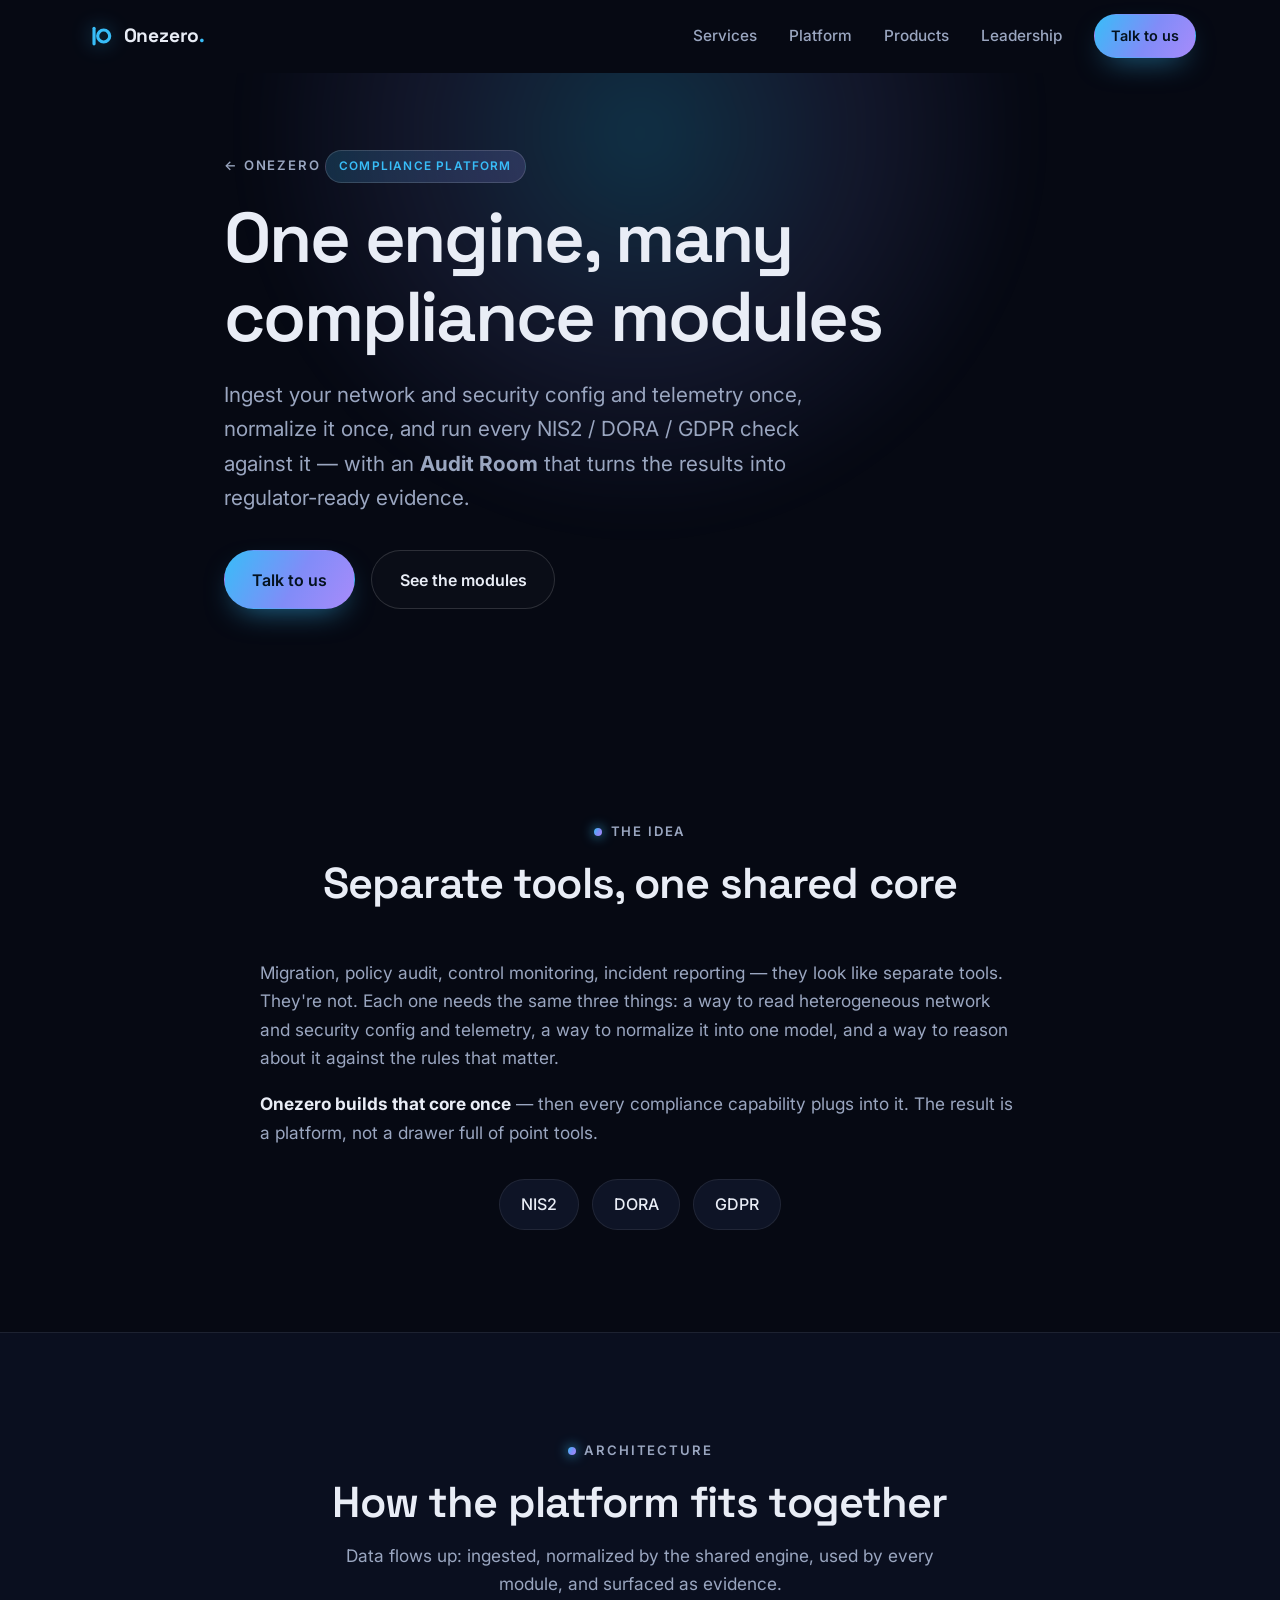
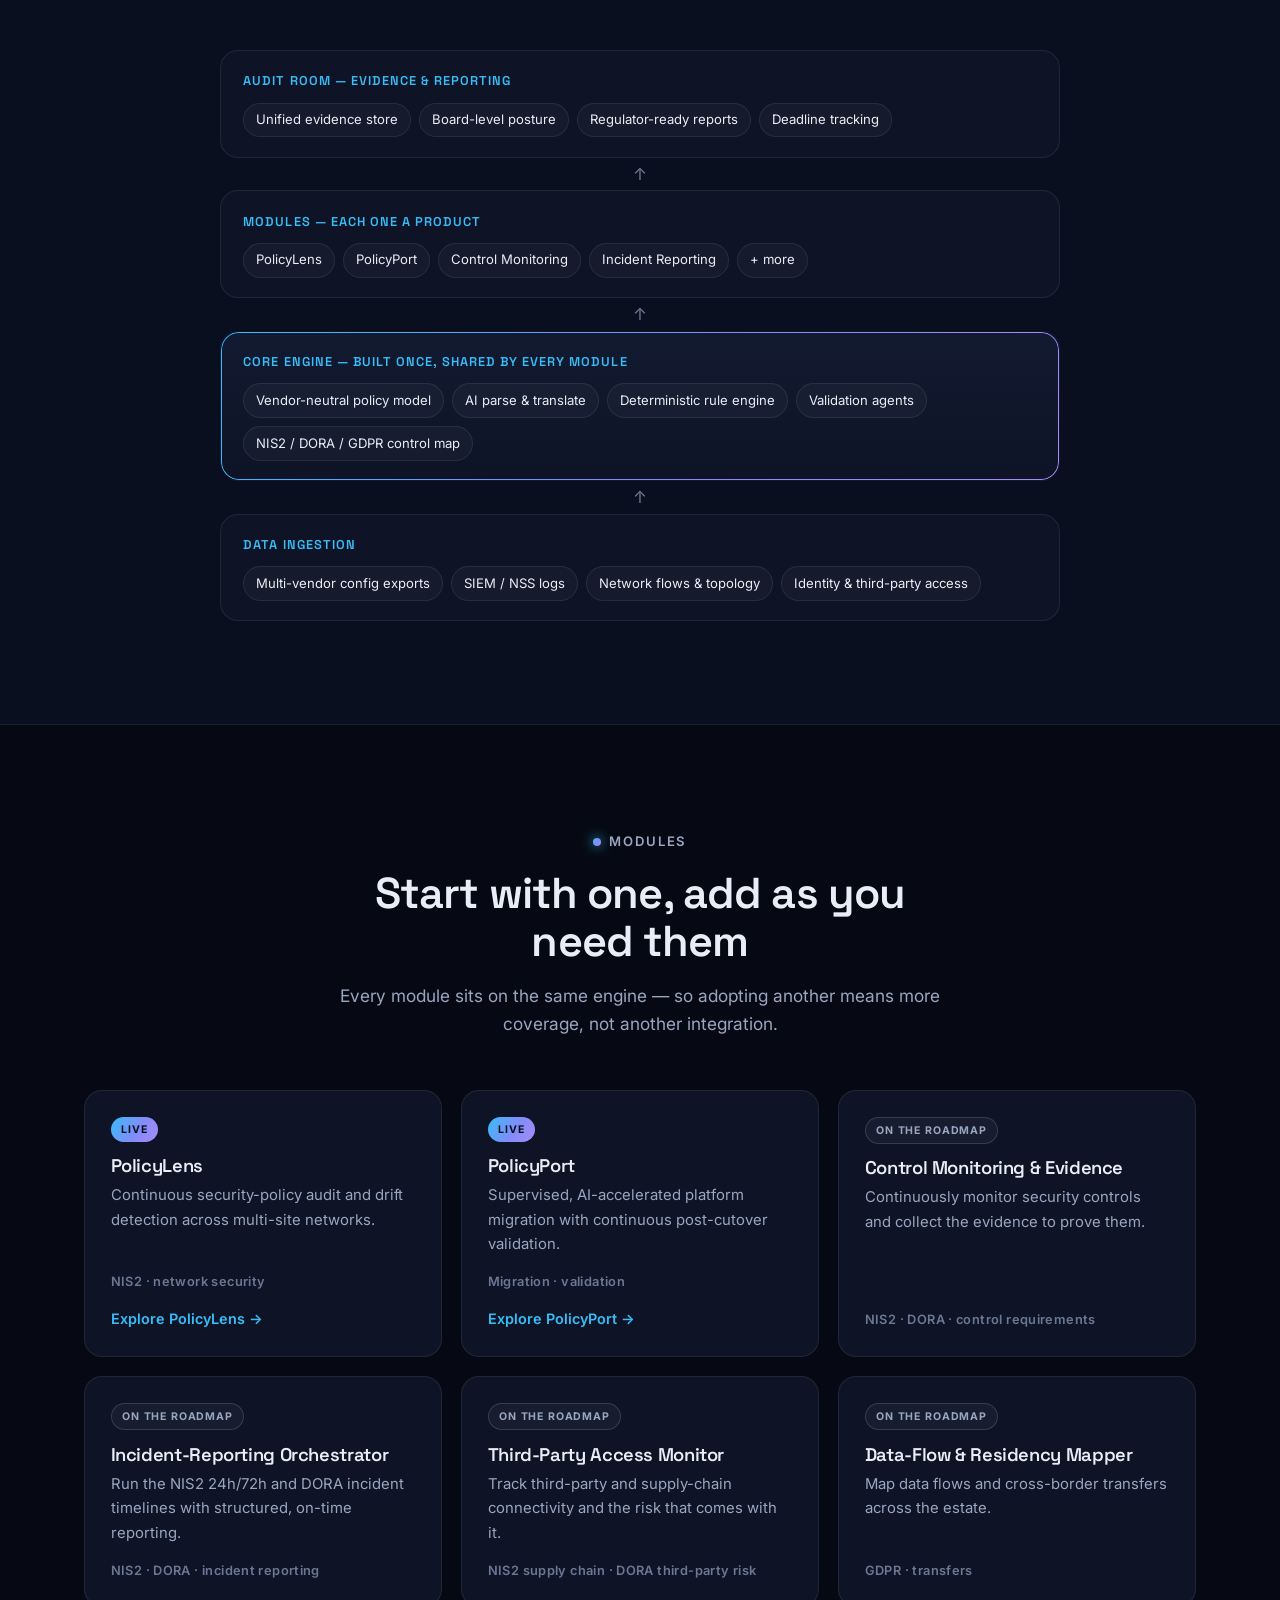
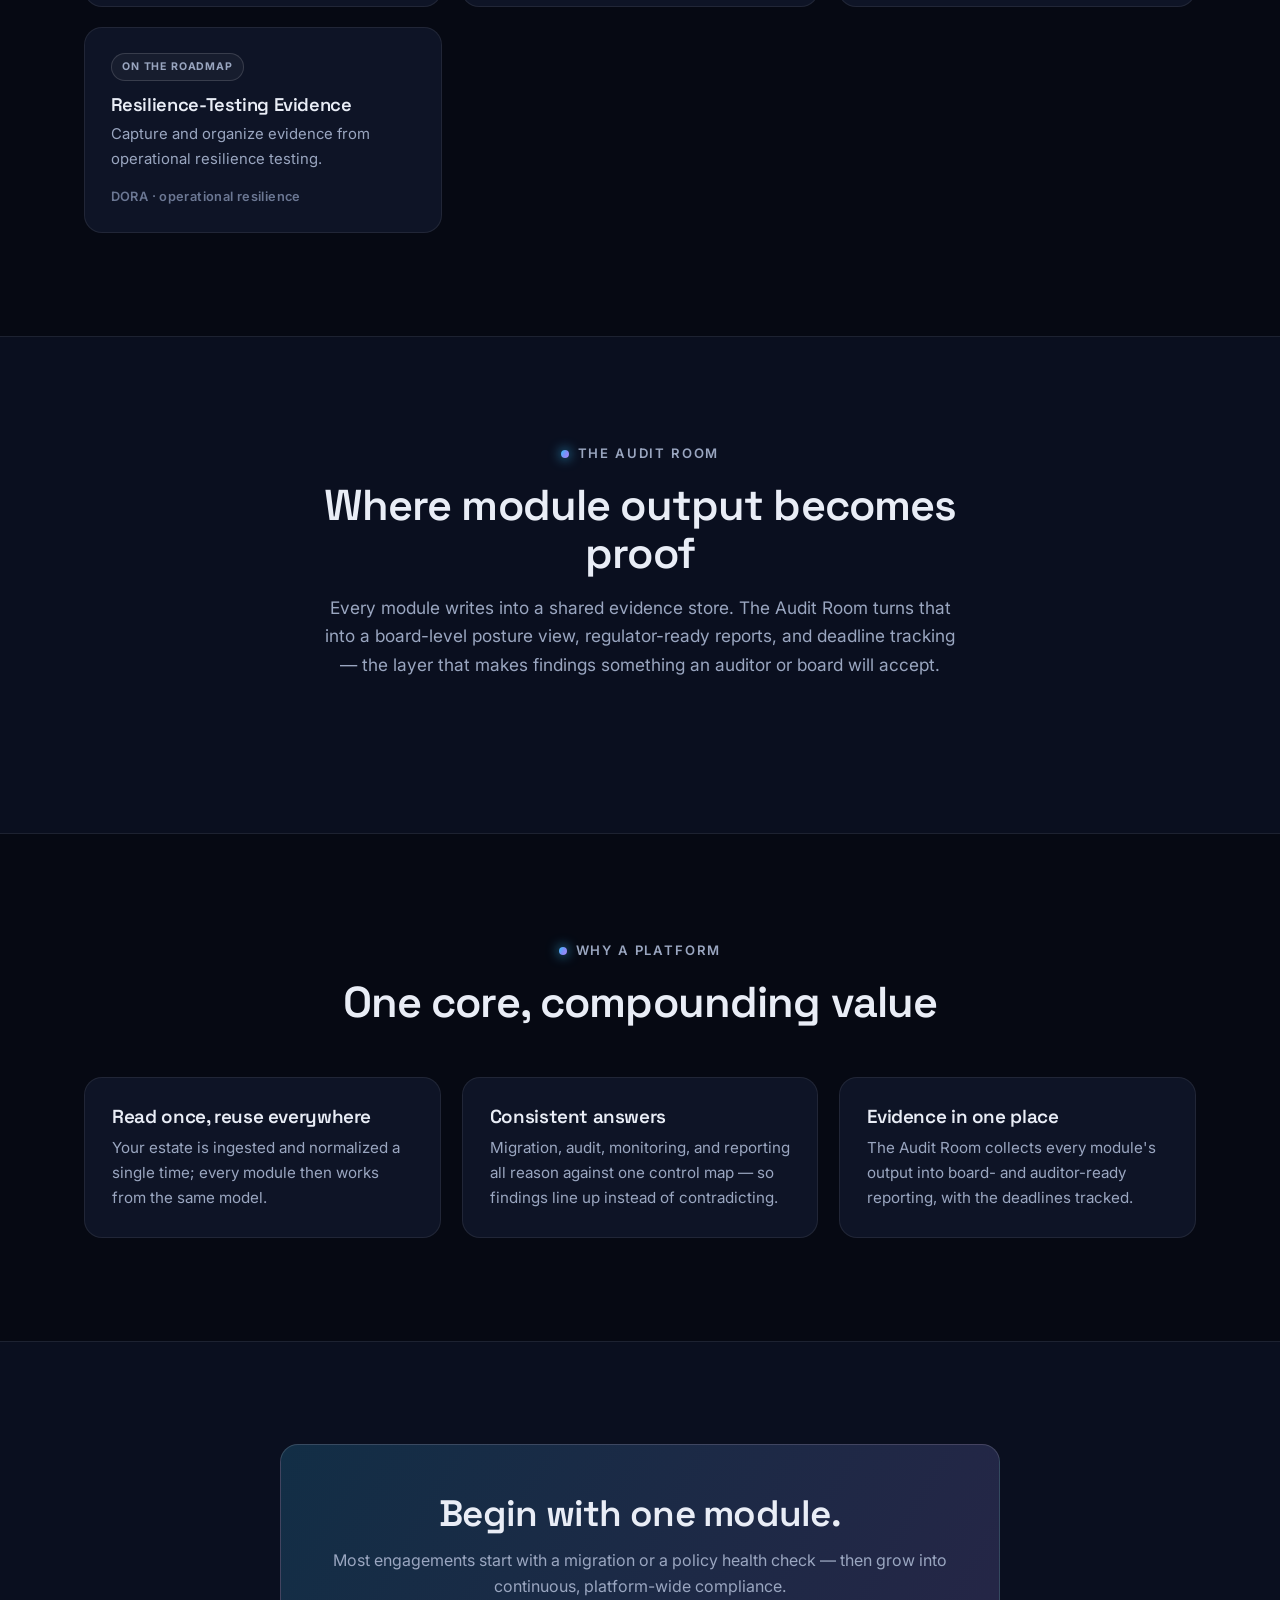
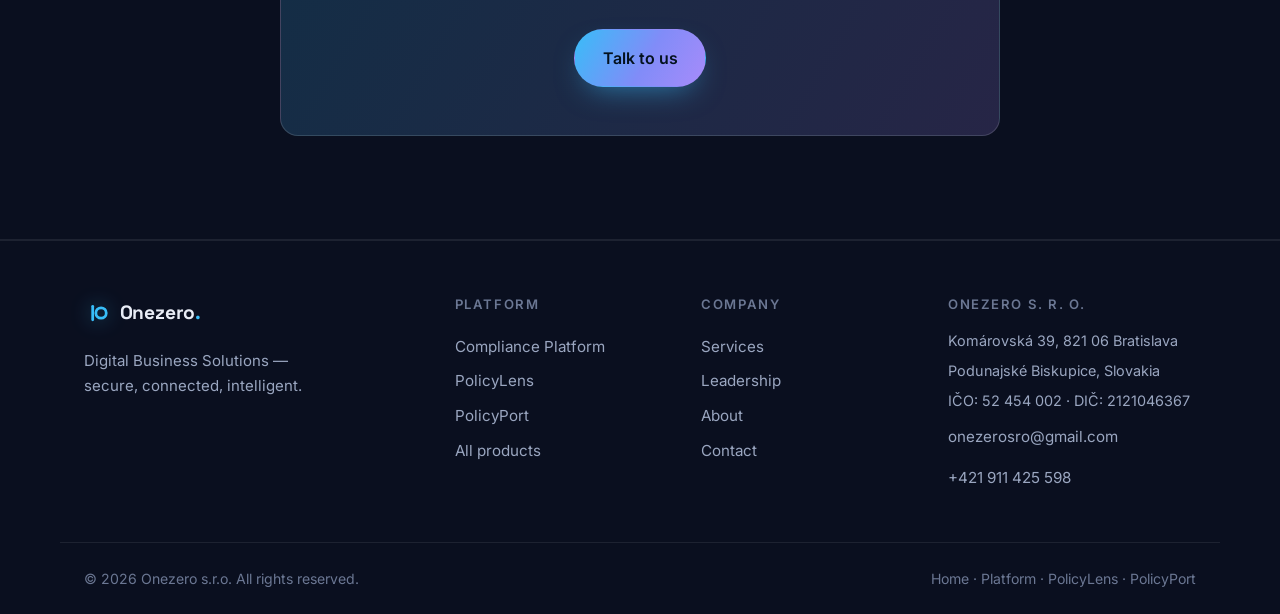
==== platform.html @ 8c39a5b3 "Add Compliance Platform page; frame products as platform modules New platform.html (one-engine story" ====
<!DOCTYPE html>
<html lang="en">
<head>
  <meta charset="UTF-8" />
  <meta name="viewport" content="width=device-width, initial-scale=1.0" />
  <title>Compliance Platform — One Engine, Many Modules | Onezero</title>
  <meta name="description" content="The Onezero Compliance Platform: one engine, many modules for NIS2, DORA, and GDPR. Ingest config and telemetry once, normalize it once, and run every compliance check against it — with an Audit Room for regulator-ready evidence." />
  <meta name="theme-color" content="#060913" />

  <meta property="og:title" content="Onezero Compliance Platform — One Engine, Many Modules" />
  <meta property="og:description" content="One engine for NIS2 / DORA / GDPR. PolicyLens and PolicyPort are the first modules; the Audit Room turns their output into regulator-ready evidence." />
  <meta property="og:type" content="website" />

  <link rel="icon" href="data:image/svg+xml,%3Csvg xmlns='http://www.w3.org/2000/svg' viewBox='0 0 32 32'%3E%3Crect width='32' height='32' rx='7' fill='%23060913'/%3E%3Crect x='9' y='8' width='3.2' height='16' rx='1.6' fill='%2338bdf8'/%3E%3Ccircle cx='20.5' cy='16' r='5.4' fill='none' stroke='%23818cf8' stroke-width='3.2'/%3E%3C/svg%3E" />

  <link rel="preconnect" href="https://fonts.googleapis.com" />
  <link rel="preconnect" href="https://fonts.gstatic.com" crossorigin />
  <link href="https://fonts.googleapis.com/css2?family=Inter:wght@400;500;600;700;800&family=Space+Grotesk:wght@500;600;700&display=swap" rel="stylesheet" />

  <link rel="stylesheet" href="styles.css" />
</head>
<body>
  <a class="skip-link" href="#main">Skip to content</a>

  <!-- ===== Navigation ===== -->
  <header class="nav" id="nav">
    <div class="container nav__inner">
      <a class="brand" href="index.html" aria-label="Onezero home">
        <span class="brand__mark" aria-hidden="true">
          <svg viewBox="0 0 32 32" width="30" height="30">
            <rect x="9" y="6" width="3.4" height="20" rx="1.7" fill="currentColor"/>
            <circle cx="21" cy="16" r="6.4" fill="none" stroke="currentColor" stroke-width="3.4"/>
          </svg>
        </span>
        <span class="brand__name">Onezero<span class="brand__dot">.</span></span>
      </a>

      <nav class="nav__links" aria-label="Primary">
        <a href="index.html#services">Services</a>
        <a href="platform.html">Platform</a>
        <a href="index.html#products">Products</a>
        <a href="index.html#leadership">Leadership</a>
        <a href="index.html#contact" class="btn btn--sm btn--primary">Talk to us</a>
      </nav>

      <button class="nav__toggle" id="navToggle" aria-label="Open menu" aria-expanded="false" aria-controls="mobileMenu">
        <span></span><span></span><span></span>
      </button>
    </div>

    <div class="mobile-menu" id="mobileMenu" hidden>
      <a href="index.html#services">Services</a>
      <a href="platform.html">Platform</a>
      <a href="index.html#products">Products</a>
      <a href="index.html#leadership">Leadership</a>
      <a href="index.html#contact" class="btn btn--primary btn--block">Talk to us</a>
    </div>
  </header>

  <main id="main">
    <!-- ===== Hero ===== -->
    <section class="hero hero--sub">
      <div class="hero__glow" aria-hidden="true"></div>
      <div class="container hero__inner">
        <p class="eyebrow reveal"><a class="eyebrow__back" href="index.html">&larr; Onezero</a></p>
        <span class="badge reveal">Compliance Platform</span>
        <h1 class="hero__title reveal">One engine, many compliance modules</h1>
        <p class="hero__sub reveal">
          Ingest your network and security config and telemetry once, normalize it once, and run
          every NIS2 / DORA / GDPR check against it — with an <strong>Audit Room</strong> that
          turns the results into regulator-ready evidence.
        </p>
        <div class="hero__cta reveal">
          <a href="index.html#contact" class="btn btn--primary btn--lg">Talk to us</a>
          <a href="#modules" class="btn btn--ghost btn--lg">See the modules</a>
        </div>
      </div>
    </section>

    <!-- ===== The idea ===== -->
    <section class="section">
      <div class="container">
        <header class="section__head reveal">
          <p class="eyebrow"><span class="eyebrow__dot"></span> The idea</p>
          <h2 class="section__title">Separate tools, one shared core</h2>
        </header>
        <div class="prose reveal">
          <p>
            Migration, policy audit, control monitoring, incident reporting — they look like
            separate tools. They're not. Each one needs the same three things: a way to read
            heterogeneous network and security config and telemetry, a way to normalize it into
            one model, and a way to reason about it against the rules that matter.
          </p>
          <p>
            <strong>Onezero builds that core once</strong> — then every compliance capability
            plugs into it. The result is a platform, not a drawer full of point tools.
          </p>
        </div>
        <div class="tags reveal" style="margin-top:2rem">
          <span class="tag">NIS2</span>
          <span class="tag">DORA</span>
          <span class="tag">GDPR</span>
        </div>
      </div>
    </section>

    <!-- ===== Architecture ===== -->
    <section class="section section--alt" id="architecture">
      <div class="container">
        <header class="section__head reveal">
          <p class="eyebrow"><span class="eyebrow__dot"></span> Architecture</p>
          <h2 class="section__title">How the platform fits together</h2>
          <p class="section__lead">Data flows up: ingested, normalized by the shared engine, used by every module, and surfaced as evidence.</p>
        </header>

        <div class="stack reveal" role="img" aria-label="Platform architecture, bottom to top: data ingestion, core engine, modules, Audit Room">
          <div class="stack__layer">
            <span class="stack__label">Audit Room — evidence &amp; reporting</span>
            <div class="stack__items">
              <span>Unified evidence store</span>
              <span>Board-level posture</span>
              <span>Regulator-ready reports</span>
              <span>Deadline tracking</span>
            </div>
          </div>
          <div class="stack__arrow" aria-hidden="true">&uarr;</div>
          <div class="stack__layer">
            <span class="stack__label">Modules — each one a product</span>
            <div class="stack__items">
              <span>PolicyLens</span>
              <span>PolicyPort</span>
              <span>Control Monitoring</span>
              <span>Incident Reporting</span>
              <span>+ more</span>
            </div>
          </div>
          <div class="stack__arrow" aria-hidden="true">&uarr;</div>
          <div class="stack__layer stack__layer--engine">
            <span class="stack__label">Core engine — built once, shared by every module</span>
            <div class="stack__items">
              <span>Vendor-neutral policy model</span>
              <span>AI parse &amp; translate</span>
              <span>Deterministic rule engine</span>
              <span>Validation agents</span>
              <span>NIS2 / DORA / GDPR control map</span>
            </div>
          </div>
          <div class="stack__arrow" aria-hidden="true">&uarr;</div>
          <div class="stack__layer">
            <span class="stack__label">Data ingestion</span>
            <div class="stack__items">
              <span>Multi-vendor config exports</span>
              <span>SIEM / NSS logs</span>
              <span>Network flows &amp; topology</span>
              <span>Identity &amp; third-party access</span>
            </div>
          </div>
        </div>
      </div>
    </section>

    <!-- ===== Modules ===== -->
    <section class="section" id="modules">
      <div class="container">
        <header class="section__head reveal">
          <p class="eyebrow"><span class="eyebrow__dot"></span> Modules</p>
          <h2 class="section__title">Start with one, add as you need them</h2>
          <p class="section__lead">Every module sits on the same engine — so adopting another means more coverage, not another integration.</p>
        </header>

        <div class="modules">
          <article class="module reveal">
            <span class="module__status module__status--live">Live</span>
            <h3 class="module__name">PolicyLens</h3>
            <p class="module__desc">Continuous security-policy audit and drift detection across multi-site networks.</p>
            <p class="module__reg">NIS2 · network security</p>
            <a class="module__link" href="policylens.html">Explore PolicyLens &rarr;</a>
          </article>

          <article class="module reveal">
            <span class="module__status module__status--live">Live</span>
            <h3 class="module__name">PolicyPort</h3>
            <p class="module__desc">Supervised, AI-accelerated platform migration with continuous post-cutover validation.</p>
            <p class="module__reg">Migration · validation</p>
            <a class="module__link" href="policyport.html">Explore PolicyPort &rarr;</a>
          </article>

          <article class="module reveal">
            <span class="module__status module__status--soon">On the roadmap</span>
            <h3 class="module__name">Control Monitoring &amp; Evidence</h3>
            <p class="module__desc">Continuously monitor security controls and collect the evidence to prove them.</p>
            <p class="module__reg">NIS2 · DORA · control requirements</p>
          </article>

          <article class="module reveal">
            <span class="module__status module__status--soon">On the roadmap</span>
            <h3 class="module__name">Incident-Reporting Orchestrator</h3>
            <p class="module__desc">Run the NIS2 24h/72h and DORA incident timelines with structured, on-time reporting.</p>
            <p class="module__reg">NIS2 · DORA · incident reporting</p>
          </article>

          <article class="module reveal">
            <span class="module__status module__status--soon">On the roadmap</span>
            <h3 class="module__name">Third-Party Access Monitor</h3>
            <p class="module__desc">Track third-party and supply-chain connectivity and the risk that comes with it.</p>
            <p class="module__reg">NIS2 supply chain · DORA third-party risk</p>
          </article>

          <article class="module reveal">
            <span class="module__status module__status--soon">On the roadmap</span>
            <h3 class="module__name">Data-Flow &amp; Residency Mapper</h3>
            <p class="module__desc">Map data flows and cross-border transfers across the estate.</p>
            <p class="module__reg">GDPR · transfers</p>
          </article>

          <article class="module reveal">
            <span class="module__status module__status--soon">On the roadmap</span>
            <h3 class="module__name">Resilience-Testing Evidence</h3>
            <p class="module__desc">Capture and organize evidence from operational resilience testing.</p>
            <p class="module__reg">DORA · operational resilience</p>
          </article>
        </div>
      </div>
    </section>

    <!-- ===== Audit Room ===== -->
    <section class="section section--alt">
      <div class="container">
        <header class="section__head reveal">
          <p class="eyebrow"><span class="eyebrow__dot"></span> The Audit Room</p>
          <h2 class="section__title">Where module output becomes proof</h2>
          <p class="section__lead">
            Every module writes into a shared evidence store. The Audit Room turns that into a
            board-level posture view, regulator-ready reports, and deadline tracking — the layer
            that makes findings something an auditor or board will accept.
          </p>
        </header>
      </div>
    </section>

    <!-- ===== Why a platform ===== -->
    <section class="section">
      <div class="container">
        <header class="section__head reveal">
          <p class="eyebrow"><span class="eyebrow__dot"></span> Why a platform</p>
          <h2 class="section__title">One core, compounding value</h2>
        </header>
        <div class="capabilities">
          <article class="capability reveal">
            <h3 class="capability__title">Read once, reuse everywhere</h3>
            <p>Your estate is ingested and normalized a single time; every module then works from the same model.</p>
          </article>
          <article class="capability reveal">
            <h3 class="capability__title">Consistent answers</h3>
            <p>Migration, audit, monitoring, and reporting all reason against one control map — so findings line up instead of contradicting.</p>
          </article>
          <article class="capability reveal">
            <h3 class="capability__title">Evidence in one place</h3>
            <p>The Audit Room collects every module's output into board- and auditor-ready reporting, with the deadlines tracked.</p>
          </article>
        </div>
      </div>
    </section>

    <!-- ===== CTA ===== -->
    <section class="section section--alt">
      <div class="container">
        <div class="cta-band reveal">
          <h2 class="cta-band__title">Begin with one module.</h2>
          <p class="cta-band__text">Most engagements start with a migration or a policy health check — then grow into continuous, platform-wide compliance.</p>
          <a href="index.html#contact" class="btn btn--primary btn--lg">Talk to us</a>
        </div>
      </div>
    </section>
  </main>

  <!-- ===== Footer ===== -->
  <footer class="footer">
    <div class="container footer__inner">
      <div class="footer__brand">
        <a class="brand" href="index.html" aria-label="Onezero home">
          <span class="brand__mark" aria-hidden="true">
            <svg viewBox="0 0 32 32" width="26" height="26">
              <rect x="9" y="6" width="3.4" height="20" rx="1.7" fill="currentColor"/>
              <circle cx="21" cy="16" r="6.4" fill="none" stroke="currentColor" stroke-width="3.4"/>
            </svg>
          </span>
          <span class="brand__name">Onezero<span class="brand__dot">.</span></span>
        </a>
        <p class="footer__tag">Digital Business Solutions — secure, connected, intelligent.</p>
      </div>

      <nav class="footer__col" aria-label="Platform">
        <h4>Platform</h4>
        <a href="platform.html">Compliance Platform</a>
        <a href="policylens.html">PolicyLens</a>
        <a href="policyport.html">PolicyPort</a>
        <a href="index.html#products">All products</a>
      </nav>

      <nav class="footer__col" aria-label="Company">
        <h4>Company</h4>
        <a href="index.html#services">Services</a>
        <a href="index.html#leadership">Leadership</a>
        <a href="index.html#about">About</a>
        <a href="index.html#contact">Contact</a>
      </nav>

      <div class="footer__col">
        <h4>Onezero s. r. o.</h4>
        <p class="footer__meta">Komárovská 39, 821 06 Bratislava</p>
        <p class="footer__meta">Podunajské Biskupice, Slovakia</p>
        <p class="footer__meta">IČO: 52&nbsp;454&nbsp;002 &middot; DIČ: 2121046367</p>
        <p class="footer__meta"><a href="mailto:onezerosro@gmail.com">onezerosro@gmail.com</a></p>
        <p class="footer__meta"><a href="tel:+421911425598">+421 911 425 598</a></p>
      </div>
    </div>

    <div class="container footer__bar">
      <p>&copy; <span id="year">2026</span> Onezero s.r.o. All rights reserved.</p>
      <p class="footer__legal"><a href="index.html">Home</a> &middot; <a href="platform.html">Platform</a> &middot; <a href="policylens.html">PolicyLens</a> &middot; <a href="policyport.html">PolicyPort</a></p>
    </div>
  </footer>

  <script src="script.js" defer></script>
</body>
</html>
---- styles.css ----
/* =====================================================================
   Onezero s.r.o. — Digital Business Solutions
   Stylesheet
   ===================================================================== */

/* ---------- Design tokens ---------- */
:root {
  --bg:        #060913;
  --bg-2:      #0a0f1f;
  --surface:   #0e1426;
  --surface-2: #121a31;
  --border:    rgba(255, 255, 255, 0.08);
  --border-2:  rgba(255, 255, 255, 0.14);

  --text:      #e9edf6;
  --muted:     #9aa6c0;
  --faint:     #6b7793;

  --cyan:      #38bdf8;
  --indigo:    #818cf8;
  --violet:    #a78bfa;
  --accent:    #38bdf8;

  --grad:      linear-gradient(120deg, #38bdf8 0%, #818cf8 55%, #a78bfa 100%);
  --grad-soft: linear-gradient(120deg, rgba(56,189,248,.18), rgba(167,139,250,.18));

  --ring:      0 0 0 1px rgba(56,189,248,.5), 0 0 0 5px rgba(56,189,248,.15);
  --shadow:    0 24px 60px -28px rgba(0,0,0,.75);
  --shadow-sm: 0 8px 24px -14px rgba(0,0,0,.7);

  --radius:    18px;
  --radius-sm: 12px;
  --container: 1160px;

  --font: "Inter", -apple-system, BlinkMacSystemFont, "Segoe UI", Roboto, Helvetica, Arial, sans-serif;
  --display: "Space Grotesk", var(--font);

  --ease: cubic-bezier(.22, 1, .36, 1);
}

/* ---------- Reset / base ---------- */
*, *::before, *::after { box-sizing: border-box; }

html { scroll-behavior: smooth; -webkit-text-size-adjust: 100%; }

@media (prefers-reduced-motion: reduce) {
  html { scroll-behavior: auto; }
  * { animation-duration: .001ms !important; transition-duration: .001ms !important; }
}

body {
  margin: 0;
  font-family: var(--font);
  color: var(--text);
  background: var(--bg);
  line-height: 1.65;
  -webkit-font-smoothing: antialiased;
  text-rendering: optimizeLegibility;
  overflow-x: hidden;
}

img, svg { display: block; max-width: 100%; }
a { color: inherit; text-decoration: none; }
ul, ol { margin: 0; padding: 0; list-style: none; }
h1, h2, h3, h4 { margin: 0; font-family: var(--display); font-weight: 600; line-height: 1.12; letter-spacing: -.02em; }
p { margin: 0; }

.container { width: 100%; max-width: var(--container); margin-inline: auto; padding-inline: 24px; }

.skip-link {
  position: absolute; left: 16px; top: -60px; z-index: 200;
  background: var(--surface-2); color: var(--text);
  padding: 10px 16px; border-radius: 10px; border: 1px solid var(--border-2);
  transition: top .2s var(--ease);
}
.skip-link:focus { top: 16px; }

:focus-visible { outline: none; box-shadow: var(--ring); border-radius: 8px; }

.grad {
  background: var(--grad);
  -webkit-background-clip: text; background-clip: text;
  -webkit-text-fill-color: transparent; color: transparent;
}

/* ---------- Buttons ---------- */
.btn {
  --pad-y: .8rem; --pad-x: 1.25rem;
  display: inline-flex; align-items: center; justify-content: center; gap: .5rem;
  padding: var(--pad-y) var(--pad-x);
  font-family: var(--font); font-weight: 600; font-size: .95rem;
  border-radius: 999px; border: 1px solid transparent;
  cursor: pointer; transition: transform .18s var(--ease), box-shadow .25s var(--ease), background .25s var(--ease), border-color .25s var(--ease), color .25s var(--ease);
  white-space: nowrap;
}
.btn:active { transform: translateY(1px); }

.btn--primary {
  color: #04121f; background: var(--grad);
  box-shadow: 0 12px 30px -12px rgba(56,189,248,.6);
}
.btn--primary:hover { transform: translateY(-2px); box-shadow: 0 18px 40px -12px rgba(129,140,248,.7); }

.btn--ghost { color: var(--text); border-color: var(--border-2); background: rgba(255,255,255,.02); }
.btn--ghost:hover { border-color: var(--cyan); color: #fff; transform: translateY(-2px); background: rgba(56,189,248,.07); }

.btn--sm { --pad-y: .55rem; --pad-x: 1rem; font-size: .9rem; }
.btn--lg { --pad-y: .95rem; --pad-x: 1.7rem; font-size: 1rem; }
.btn--block { width: 100%; }

/* ---------- Eyebrow ---------- */
.eyebrow {
  display: inline-flex; align-items: center; gap: .55rem;
  font-size: .82rem; font-weight: 600; letter-spacing: .14em; text-transform: uppercase;
  color: var(--muted); margin: 0 0 1rem;
}
.eyebrow__dot {
  width: 8px; height: 8px; border-radius: 50%;
  background: var(--grad); box-shadow: 0 0 12px 1px rgba(56,189,248,.7);
}

/* ---------- Navigation ---------- */
.nav {
  position: sticky; top: 0; z-index: 100;
  transition: background .3s var(--ease), border-color .3s var(--ease), backdrop-filter .3s var(--ease);
  border-bottom: 1px solid transparent;
}
.nav.is-scrolled {
  background: rgba(6, 9, 19, .72);
  backdrop-filter: saturate(160%) blur(14px);
  -webkit-backdrop-filter: saturate(160%) blur(14px);
  border-bottom-color: var(--border);
}
.nav__inner { display: flex; align-items: center; justify-content: space-between; height: 72px; }

.brand { display: inline-flex; align-items: center; gap: .6rem; font-family: var(--display); font-weight: 700; font-size: 1.2rem; letter-spacing: -.01em; }
.brand__mark { color: var(--cyan); display: grid; place-items: center; filter: drop-shadow(0 0 10px rgba(56,189,248,.45)); }
.brand__dot { color: var(--cyan); }

.nav__links { display: flex; align-items: center; gap: 2rem; }
.nav__links > a:not(.btn) { color: var(--muted); font-weight: 500; font-size: .96rem; transition: color .2s var(--ease); position: relative; }
.nav__links > a:not(.btn):hover { color: var(--text); }
.nav__links > a:not(.btn)::after {
  content: ""; position: absolute; left: 0; bottom: -6px; height: 2px; width: 0;
  background: var(--grad); transition: width .25s var(--ease);
}
.nav__links > a:not(.btn):hover::after { width: 100%; }

.nav__toggle { display: none; flex-direction: column; gap: 5px; width: 44px; height: 44px; align-items: center; justify-content: center; background: none; border: 1px solid var(--border); border-radius: 10px; cursor: pointer; }
.nav__toggle span { width: 20px; height: 2px; background: var(--text); border-radius: 2px; transition: transform .25s var(--ease), opacity .25s var(--ease); }
.nav__toggle[aria-expanded="true"] span:nth-child(1) { transform: translateY(7px) rotate(45deg); }
.nav__toggle[aria-expanded="true"] span:nth-child(2) { opacity: 0; }
.nav__toggle[aria-expanded="true"] span:nth-child(3) { transform: translateY(-7px) rotate(-45deg); }

.mobile-menu {
  display: none; flex-direction: column; gap: .25rem;
  padding: 12px 24px 24px;
  background: rgba(6, 9, 19, .96);
  backdrop-filter: blur(14px); -webkit-backdrop-filter: blur(14px);
  border-bottom: 1px solid var(--border);
}
.mobile-menu a:not(.btn) { padding: .85rem .25rem; color: var(--muted); font-weight: 500; border-bottom: 1px solid var(--border); }
.mobile-menu a:not(.btn):hover { color: var(--text); }
.mobile-menu .btn { margin-top: .75rem; }

/* ---------- Hero ---------- */
.hero { position: relative; padding: clamp(4rem, 9vw, 8rem) 0 clamp(3.5rem, 6vw, 6rem); overflow: hidden; }
.hero__canvas { position: absolute; inset: 0; width: 100%; height: 100%; z-index: 0; opacity: .55; }
.hero__glow {
  position: absolute; z-index: 0; pointer-events: none;
  width: 800px; height: 800px; top: -340px; left: 50%; transform: translateX(-50%);
  background: radial-gradient(circle at center, rgba(56,189,248,.22), rgba(129,140,248,.10) 40%, transparent 70%);
  filter: blur(20px);
}
.hero__inner { position: relative; z-index: 1; max-width: 880px; }

.hero__title {
  font-size: clamp(2.4rem, 6vw, 4.4rem);
  margin: 0 0 1.3rem;
  letter-spacing: -.03em;
}
.hero__sub { font-size: clamp(1.05rem, 1.8vw, 1.3rem); color: var(--muted); max-width: 640px; margin-bottom: 2.2rem; }
.hero__cta { display: flex; flex-wrap: wrap; gap: 1rem; margin-bottom: 2.6rem; }

.hero__chips { display: flex; flex-wrap: wrap; gap: .6rem; }
.hero__chips li {
  font-size: .85rem; font-weight: 500; color: var(--muted);
  padding: .45rem .9rem; border: 1px solid var(--border); border-radius: 999px;
  background: rgba(255,255,255,.02); backdrop-filter: blur(4px);
}

/* ---------- Stats ---------- */
.stats { border-block: 1px solid var(--border); background: linear-gradient(180deg, var(--bg-2), var(--bg)); }
.stats__grid { display: grid; grid-template-columns: repeat(4, 1fr); gap: 1px; }
.stat { padding: 2.4rem 1.5rem; text-align: center; }
.stat__num { display: block; font-family: var(--display); font-weight: 700; font-size: clamp(2rem, 4vw, 2.9rem); background: var(--grad); -webkit-background-clip: text; background-clip: text; -webkit-text-fill-color: transparent; color: transparent; letter-spacing: -.02em; }
.stat__label { display: block; margin-top: .5rem; color: var(--muted); font-size: .92rem; max-width: 220px; margin-inline: auto; }

/* ---------- Sections ---------- */
.section { padding: clamp(4rem, 8vw, 7rem) 0; position: relative; }
.section--alt { background: var(--bg-2); border-block: 1px solid var(--border); }
.section__head { max-width: 640px; margin: 0 auto 3.2rem; text-align: center; }
.section__title { font-size: clamp(1.8rem, 3.6vw, 2.7rem); margin-bottom: 1rem; }
.section__lead { color: var(--muted); font-size: 1.08rem; }

/* ---------- Service cards ---------- */
.cards { display: grid; grid-template-columns: repeat(2, 1fr); gap: 1.4rem; }
.card {
  position: relative; padding: 2rem; border-radius: var(--radius);
  background: linear-gradient(180deg, var(--surface), var(--bg-2));
  border: 1px solid var(--border);
  transition: transform .3s var(--ease), border-color .3s var(--ease), box-shadow .3s var(--ease);
  overflow: hidden;
}
.card::before {
  content: ""; position: absolute; inset: 0; border-radius: inherit; padding: 1px;
  background: var(--grad); opacity: 0;
  -webkit-mask: linear-gradient(#000 0 0) content-box, linear-gradient(#000 0 0);
  -webkit-mask-composite: xor; mask-composite: exclude;
  transition: opacity .3s var(--ease);
  pointer-events: none;
}
.card:hover { transform: translateY(-6px); box-shadow: var(--shadow); }
.card:hover::before { opacity: 1; }

.card__icon {
  width: 54px; height: 54px; border-radius: 14px; display: grid; place-items: center;
  color: var(--cyan); background: var(--grad-soft); border: 1px solid var(--border-2);
  margin-bottom: 1.3rem;
}
.card__icon svg { width: 26px; height: 26px; }
.card__title { font-size: 1.3rem; margin-bottom: .7rem; }
.card__text { color: var(--muted); margin-bottom: 1.2rem; }
.card__list { display: grid; gap: .5rem; }
.card__list li { position: relative; padding-left: 1.5rem; color: var(--text); font-size: .94rem; }
.card__list li::before {
  content: ""; position: absolute; left: 0; top: .55em;
  width: 7px; height: 7px; border-radius: 50%; background: var(--grad);
}

/* ---------- Steps ---------- */
.steps { display: grid; grid-template-columns: repeat(4, 1fr); gap: 1.4rem; counter-reset: step; }
.step {
  position: relative; padding: 1.9rem 1.6rem; border-radius: var(--radius);
  background: var(--surface); border: 1px solid var(--border);
  transition: transform .3s var(--ease), border-color .3s var(--ease);
}
.step:hover { transform: translateY(-4px); border-color: var(--border-2); }
.step__num { font-family: var(--display); font-weight: 700; font-size: 1.1rem; color: var(--cyan); background: var(--grad); -webkit-background-clip: text; background-clip: text; -webkit-text-fill-color: transparent; color: transparent; }
.step__title { font-size: 1.2rem; margin: .6rem 0 .5rem; }
.step p { color: var(--muted); font-size: .94rem; }

/* ---------- About ---------- */
.about { display: grid; grid-template-columns: 1.3fr .9fr; gap: 3rem; align-items: center; }
.about__text { color: var(--muted); margin-bottom: 1.1rem; }
.about__text strong { color: var(--text); }
.features { display: grid; grid-template-columns: repeat(2, 1fr); gap: .8rem; margin-top: 1.8rem; }
.features li { display: flex; align-items: center; gap: .65rem; font-weight: 500; }
.features__ico { display: grid; place-items: center; width: 24px; height: 24px; border-radius: 7px; background: var(--grad-soft); color: var(--cyan); font-size: .8rem; border: 1px solid var(--border-2); }

.panel { padding: 1.8rem; border-radius: var(--radius); background: linear-gradient(180deg, var(--surface-2), var(--surface)); border: 1px solid var(--border); box-shadow: var(--shadow-sm); }
.panel__row { display: flex; flex-direction: column; gap: .15rem; padding: .9rem 0; border-bottom: 1px solid var(--border); }
.panel__row:first-child { padding-top: 0; }
.panel__k { font-size: .78rem; letter-spacing: .1em; text-transform: uppercase; color: var(--faint); }
.panel__v { color: var(--text); font-weight: 500; }
.panel .btn { margin-top: 1.4rem; }

/* ---------- Industries tags ---------- */
.tags { display: flex; flex-wrap: wrap; gap: .8rem; justify-content: center; max-width: 820px; margin-inline: auto; }
.tag {
  padding: .7rem 1.3rem; border-radius: 999px; font-weight: 500; color: var(--text);
  background: var(--surface); border: 1px solid var(--border);
  transition: transform .25s var(--ease), border-color .25s var(--ease), color .25s var(--ease);
}
.tag:hover { transform: translateY(-3px); border-color: var(--cyan); color: #fff; }

/* ---------- Leadership / Founder ---------- */
.founder {
  display: grid; grid-template-columns: 260px 1fr; gap: 2.5rem; align-items: center;
  max-width: 940px; margin-inline: auto; padding: 2.2rem;
  border-radius: var(--radius);
  background: linear-gradient(180deg, var(--surface), var(--bg-2));
  border: 1px solid var(--border); box-shadow: var(--shadow-sm);
}
.founder__aside { display: grid; place-items: center; }
.founder__photo {
  width: 200px; height: 200px; border-radius: 26px; display: grid; place-items: center;
  background: var(--grad); color: #04121f;
  font-family: var(--display); font-weight: 700; font-size: 4rem; letter-spacing: -.03em;
  box-shadow: 0 18px 40px -16px rgba(56,189,248,.55); object-fit: cover;
}
.founder__name { font-size: 1.8rem; }
.founder__role {
  margin: .3rem 0 1.1rem; font-weight: 600;
  background: var(--grad); -webkit-background-clip: text; background-clip: text;
  -webkit-text-fill-color: transparent; color: transparent;
}
.founder__bio { color: var(--muted); margin-bottom: 1rem; }
.founder__tags { display: flex; flex-wrap: wrap; gap: .55rem; margin-top: 1.3rem; }
.founder__tags li {
  font-size: .82rem; font-weight: 500; color: var(--text);
  padding: .4rem .85rem; border: 1px solid var(--border-2); border-radius: 999px;
  background: rgba(255, 255, 255, .03);
}
.founder__link { display: inline-block; margin-top: 1.4rem; font-weight: 600; color: var(--cyan); }
.founder__link:hover { text-decoration: underline; }

/* ---------- Contact ---------- */
.contact { display: grid; grid-template-columns: .9fr 1.1fr; gap: 3rem; align-items: start; }
.contact__list { margin-top: 1.8rem; display: grid; gap: 1rem; }
.contact__list li { display: flex; align-items: center; gap: .85rem; color: var(--muted); }
.contact__list a:hover { color: var(--cyan); }
.contact__ico { display: grid; place-items: center; width: 38px; height: 38px; border-radius: 10px; background: var(--grad-soft); color: var(--cyan); border: 1px solid var(--border-2); }

.contact__form { display: grid; grid-template-columns: 1fr 1fr; gap: 1.1rem; padding: 2rem; border-radius: var(--radius); background: linear-gradient(180deg, var(--surface), var(--bg-2)); border: 1px solid var(--border); box-shadow: var(--shadow-sm); }
.field { display: flex; flex-direction: column; gap: .4rem; }
.field--full { grid-column: 1 / -1; }
.field label { font-size: .85rem; font-weight: 500; color: var(--muted); }
.field input, .field select, .field textarea {
  font-family: var(--font); font-size: .95rem; color: var(--text);
  background: var(--bg); border: 1px solid var(--border-2); border-radius: var(--radius-sm);
  padding: .8rem .9rem; transition: border-color .2s var(--ease), box-shadow .2s var(--ease);
  width: 100%; resize: vertical;
}
.field input::placeholder, .field textarea::placeholder { color: var(--faint); }
.field input:focus, .field select:focus, .field textarea:focus { border-color: var(--cyan); box-shadow: 0 0 0 3px rgba(56,189,248,.15); outline: none; }
.field select { appearance: none; background-image: url("data:image/svg+xml,%3Csvg xmlns='http://www.w3.org/2000/svg' width='14' height='14' fill='none' stroke='%239aa6c0' stroke-width='2'%3E%3Cpath d='M3 5l4 4 4-4'/%3E%3C/svg%3E"); background-repeat: no-repeat; background-position: right .9rem center; padding-right: 2.2rem; }
.contact__form .btn { grid-column: 1 / -1; }
.form__note { grid-column: 1 / -1; margin: 0; font-size: .9rem; min-height: 1.2em; }
.form__note.is-ok { color: #4ade80; }
.form__note.is-err { color: #f87171; }

/* ---------- Footer ---------- */
.footer { background: var(--bg-2); border-top: 1px solid var(--border); padding-top: 3.5rem; }
.footer__inner { display: grid; grid-template-columns: 1.6fr 1fr 1fr 1.2fr; gap: 2.5rem; padding-bottom: 2.5rem; }
.footer__tag { color: var(--muted); margin-top: 1rem; max-width: 260px; font-size: .94rem; }
.footer__col h4 { font-family: var(--font); font-size: .82rem; letter-spacing: .12em; text-transform: uppercase; color: var(--faint); margin-bottom: 1.1rem; }
.footer__col a { display: block; color: var(--muted); padding: .3rem 0; font-size: .95rem; transition: color .2s var(--ease); }
.footer__col a:hover { color: var(--cyan); }
.footer__meta { color: var(--muted); font-size: .9rem; margin-bottom: .4rem; }
.footer__bar { display: flex; align-items: center; justify-content: space-between; padding-block: 1.5rem; border-top: 1px solid var(--border); color: var(--faint); font-size: .88rem; }
.footer__legal a:hover { color: var(--cyan); }

/* ---------- Reveal animation ---------- */
.reveal { opacity: 0; transform: translateY(22px); transition: opacity .7s var(--ease), transform .7s var(--ease); }
.reveal.is-in { opacity: 1; transform: none; }

/* ---------- Responsive ---------- */
@media (max-width: 980px) {
  .about, .contact { grid-template-columns: 1fr; }
  .cards { grid-template-columns: 1fr; }
  .steps { grid-template-columns: repeat(2, 1fr); }
  .stats__grid { grid-template-columns: repeat(2, 1fr); }
  .footer__inner { grid-template-columns: 1fr 1fr; }
}

/* Collapse nav to the hamburger a bit early so the extra link never crowds */
@media (max-width: 860px) {
  .nav__links { display: none; }
  .nav__toggle { display: flex; }
  .mobile-menu:not([hidden]) { display: flex; }
}

@media (max-width: 720px) {
  .nav__links { display: none; }
  .nav__toggle { display: flex; }
  .mobile-menu:not([hidden]) { display: flex; }
  .features { grid-template-columns: 1fr; }
  .contact__form { grid-template-columns: 1fr; }
  .stats__grid { grid-template-columns: 1fr 1fr; }
  .footer__inner { grid-template-columns: 1fr; gap: 2rem; }
  .footer__bar { flex-direction: column; gap: .6rem; text-align: center; }
  .founder { grid-template-columns: 1fr; text-align: center; padding: 1.6rem 1.4rem; }
  .founder__aside { order: -1; }
  .founder__tags { justify-content: center; }
  .founder__photo { width: 150px; height: 150px; font-size: 3rem; }
}

@media (max-width: 480px) {
  .steps { grid-template-columns: 1fr; }
  .hero__cta .btn { width: 100%; }
}

/* =====================================================================
   Products (homepage) + PolicyLens product page
   ===================================================================== */

/* Sub-page hero (no canvas) */
.hero--sub { padding-top: clamp(3rem, 6vw, 5rem); padding-bottom: clamp(2.5rem, 5vw, 4rem); }
.eyebrow__back {
  color: var(--muted); font-weight: 600; letter-spacing: .14em; text-transform: uppercase;
  font-size: .82rem; transition: color .2s var(--ease);
}
.eyebrow__back:hover { color: var(--cyan); }

/* Badge */
.badge {
  display: inline-flex; align-items: center; gap: .4rem;
  font-size: .74rem; font-weight: 600; letter-spacing: .1em; text-transform: uppercase;
  color: var(--cyan); background: var(--grad-soft); border: 1px solid var(--border-2);
  padding: .38rem .85rem; border-radius: 999px; margin-bottom: 1rem;
}

/* Prose block */
.prose { max-width: 760px; margin-inline: auto; }
.prose p { color: var(--muted); font-size: 1.08rem; margin-bottom: 1.1rem; }
.prose p:last-child { margin-bottom: 0; }
.prose strong { color: var(--text); }

/* Homepage Products feature card */
.product-feature {
  display: grid; grid-template-columns: 1.25fr 1fr; gap: 2.5rem; align-items: center;
  padding: 2.4rem; border-radius: var(--radius); position: relative; overflow: hidden;
  background: linear-gradient(180deg, var(--surface), var(--bg-2));
  border: 1px solid var(--border); box-shadow: var(--shadow);
}
.product-feature::before { content: ""; position: absolute; inset: 0 0 auto 0; height: 3px; background: var(--grad); }
.product-feature__title { font-size: 2rem; margin: .15rem 0 .55rem; }
.product-feature__tagline { color: var(--text); font-weight: 500; font-size: 1.12rem; margin-bottom: .9rem; }
.product-feature__text { color: var(--muted); margin-bottom: 1.6rem; }
.product-feature__actions { display: flex; flex-wrap: wrap; gap: .8rem; }
.product-feature__list {
  display: grid; gap: .75rem; padding: 1.5rem; border-radius: var(--radius-sm);
  background: var(--bg); border: 1px solid var(--border);
}
.product-feature__list li { position: relative; padding-left: 1.6rem; color: var(--text); font-size: .95rem; }
.product-feature__list li::before { content: ""; position: absolute; left: 0; top: .5em; width: 8px; height: 8px; border-radius: 50%; background: var(--grad); }
.products__note { text-align: center; color: var(--muted); margin-top: 1.7rem; }
.products__note a { color: var(--cyan); font-weight: 600; }
.products__note a:hover { text-decoration: underline; }

/* Capabilities / trio grid (product page) */
.capabilities { display: grid; grid-template-columns: repeat(auto-fit, minmax(240px, 1fr)); gap: 1.3rem; }
.capability {
  padding: 1.7rem; border-radius: var(--radius); background: var(--surface);
  border: 1px solid var(--border); transition: transform .3s var(--ease), border-color .3s var(--ease);
}
.capability:hover { transform: translateY(-4px); border-color: var(--border-2); }
.capability__title { font-size: 1.18rem; margin-bottom: .5rem; }
.capability p { color: var(--muted); font-size: .95rem; }

/* Engagement tiers (product page) */
.tiers { display: grid; grid-template-columns: repeat(3, 1fr); gap: 1.4rem; }
.tier {
  display: flex; flex-direction: column; padding: 1.9rem; border-radius: var(--radius);
  background: var(--surface); border: 1px solid var(--border); position: relative;
}
.tier--featured { border-color: transparent; box-shadow: var(--shadow); }
.tier--featured::before {
  content: ""; position: absolute; inset: 0; border-radius: inherit; padding: 1px; background: var(--grad);
  -webkit-mask: linear-gradient(#000 0 0) content-box, linear-gradient(#000 0 0);
  -webkit-mask-composite: xor; mask-composite: exclude; pointer-events: none;
}
.tier__tag {
  position: absolute; top: -11px; left: 1.6rem;
  font-size: .68rem; font-weight: 700; letter-spacing: .08em; text-transform: uppercase;
  color: #04121f; background: var(--grad); padding: .28rem .75rem; border-radius: 999px;
}
.tier__name { font-size: 1.3rem; margin-bottom: .25rem; }
.tier__price {
  font-family: var(--display); font-weight: 700; font-size: 1.05rem; margin-bottom: 1rem;
  background: var(--grad); -webkit-background-clip: text; background-clip: text;
  -webkit-text-fill-color: transparent; color: transparent;
}
.tier__desc { color: var(--muted); font-size: .95rem; margin-bottom: 1.5rem; flex: 1; }

/* CTA band */
.cta-band {
  text-align: center; max-width: 720px; margin-inline: auto; padding: 3rem 2rem;
  border-radius: var(--radius); background: var(--grad-soft); border: 1px solid var(--border-2);
}
.cta-band__title { font-size: clamp(1.6rem, 3vw, 2.3rem); margin-bottom: .8rem; }
.cta-band__text { color: var(--muted); margin-bottom: 1.8rem; }

@media (max-width: 860px) {
  .product-feature { grid-template-columns: 1fr; gap: 1.8rem; padding: 1.8rem; }
}
@media (max-width: 760px) {
  .tiers { grid-template-columns: 1fr; }
}

/* =====================================================================
   Compliance Platform page — architecture stack + module grid
   ===================================================================== */

/* Layered architecture diagram */
.stack { display: grid; gap: .5rem; max-width: 840px; margin-inline: auto; }
.stack__layer {
  border-radius: var(--radius); border: 1px solid var(--border); background: var(--surface);
  padding: 1.2rem 1.4rem;
}
.stack__layer--engine { position: relative; border-color: transparent; background: linear-gradient(180deg, var(--surface-2), var(--surface)); }
.stack__layer--engine::before {
  content: ""; position: absolute; inset: 0; border-radius: inherit; padding: 1px; background: var(--grad);
  -webkit-mask: linear-gradient(#000 0 0) content-box, linear-gradient(#000 0 0);
  -webkit-mask-composite: xor; mask-composite: exclude; pointer-events: none;
}
.stack__label {
  display: block; font-family: var(--display); font-weight: 600; font-size: .8rem;
  letter-spacing: .08em; text-transform: uppercase; color: var(--cyan); margin-bottom: .7rem;
}
.stack__items { display: flex; flex-wrap: wrap; gap: .5rem; }
.stack__items span {
  font-size: .82rem; color: var(--text); padding: .35rem .75rem; border-radius: 999px;
  background: rgba(255, 255, 255, .03); border: 1px solid var(--border);
}
.stack__arrow { text-align: center; color: var(--faint); font-size: 1.05rem; line-height: 1; }

/* Module grid */
.modules { display: grid; grid-template-columns: repeat(auto-fit, minmax(280px, 1fr)); gap: 1.2rem; }
.module {
  display: flex; flex-direction: column; padding: 1.6rem; border-radius: var(--radius);
  background: var(--surface); border: 1px solid var(--border); position: relative;
  transition: transform .3s var(--ease), border-color .3s var(--ease);
}
.module:hover { transform: translateY(-4px); border-color: var(--border-2); }
.module__status {
  align-self: flex-start; font-size: .66rem; font-weight: 700; letter-spacing: .08em;
  text-transform: uppercase; padding: .25rem .65rem; border-radius: 999px; margin-bottom: .9rem;
}
.module__status--live { color: #04121f; background: var(--grad); }
.module__status--soon { color: var(--muted); background: rgba(255, 255, 255, .04); border: 1px solid var(--border-2); }
.module__name { font-size: 1.15rem; margin-bottom: .4rem; }
.module__desc { color: var(--muted); font-size: .93rem; flex: 1; margin-bottom: .9rem; }
.module__reg { font-size: .8rem; color: var(--faint); font-weight: 600; letter-spacing: .03em; }
.module__link { margin-top: .9rem; font-weight: 600; color: var(--cyan); font-size: .9rem; }
.module__link:hover { text-decoration: underline; }

@media (max-width: 560px) {
  .stack__layer { padding: 1rem 1.1rem; }
}
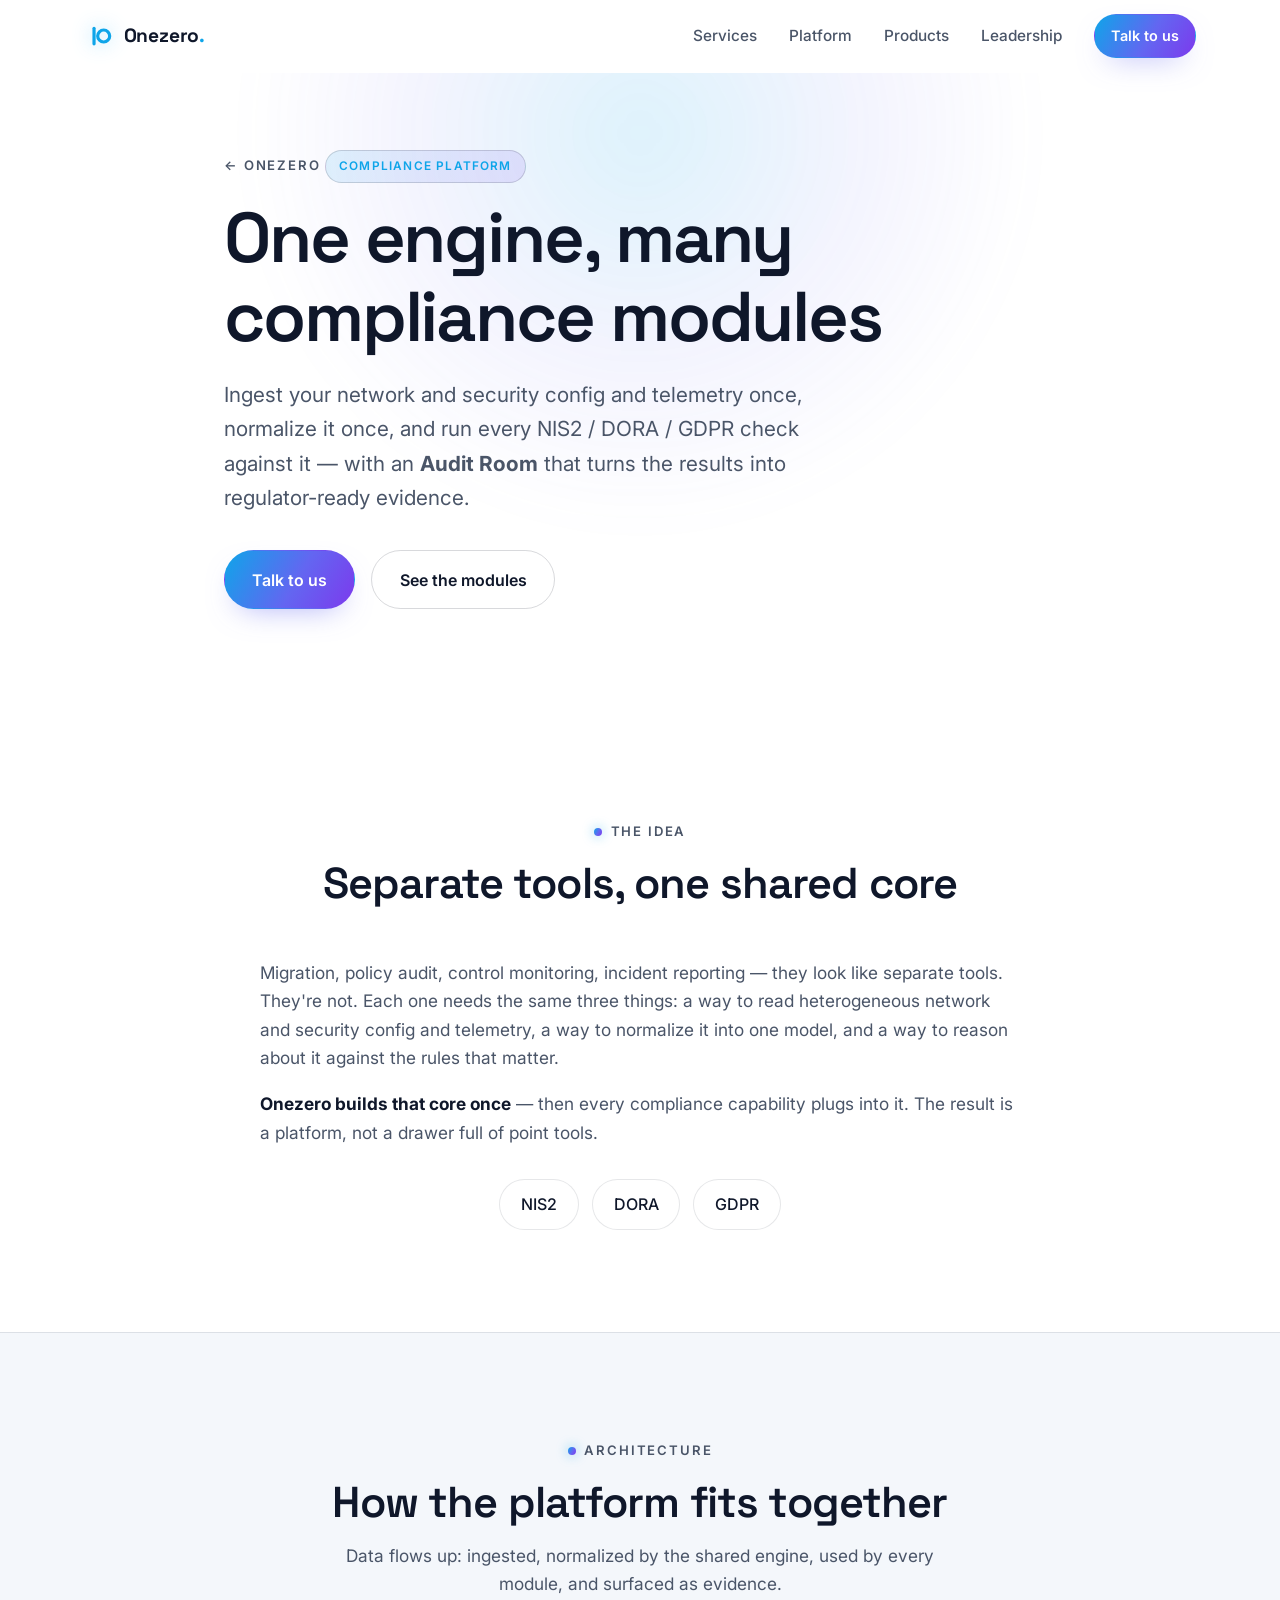
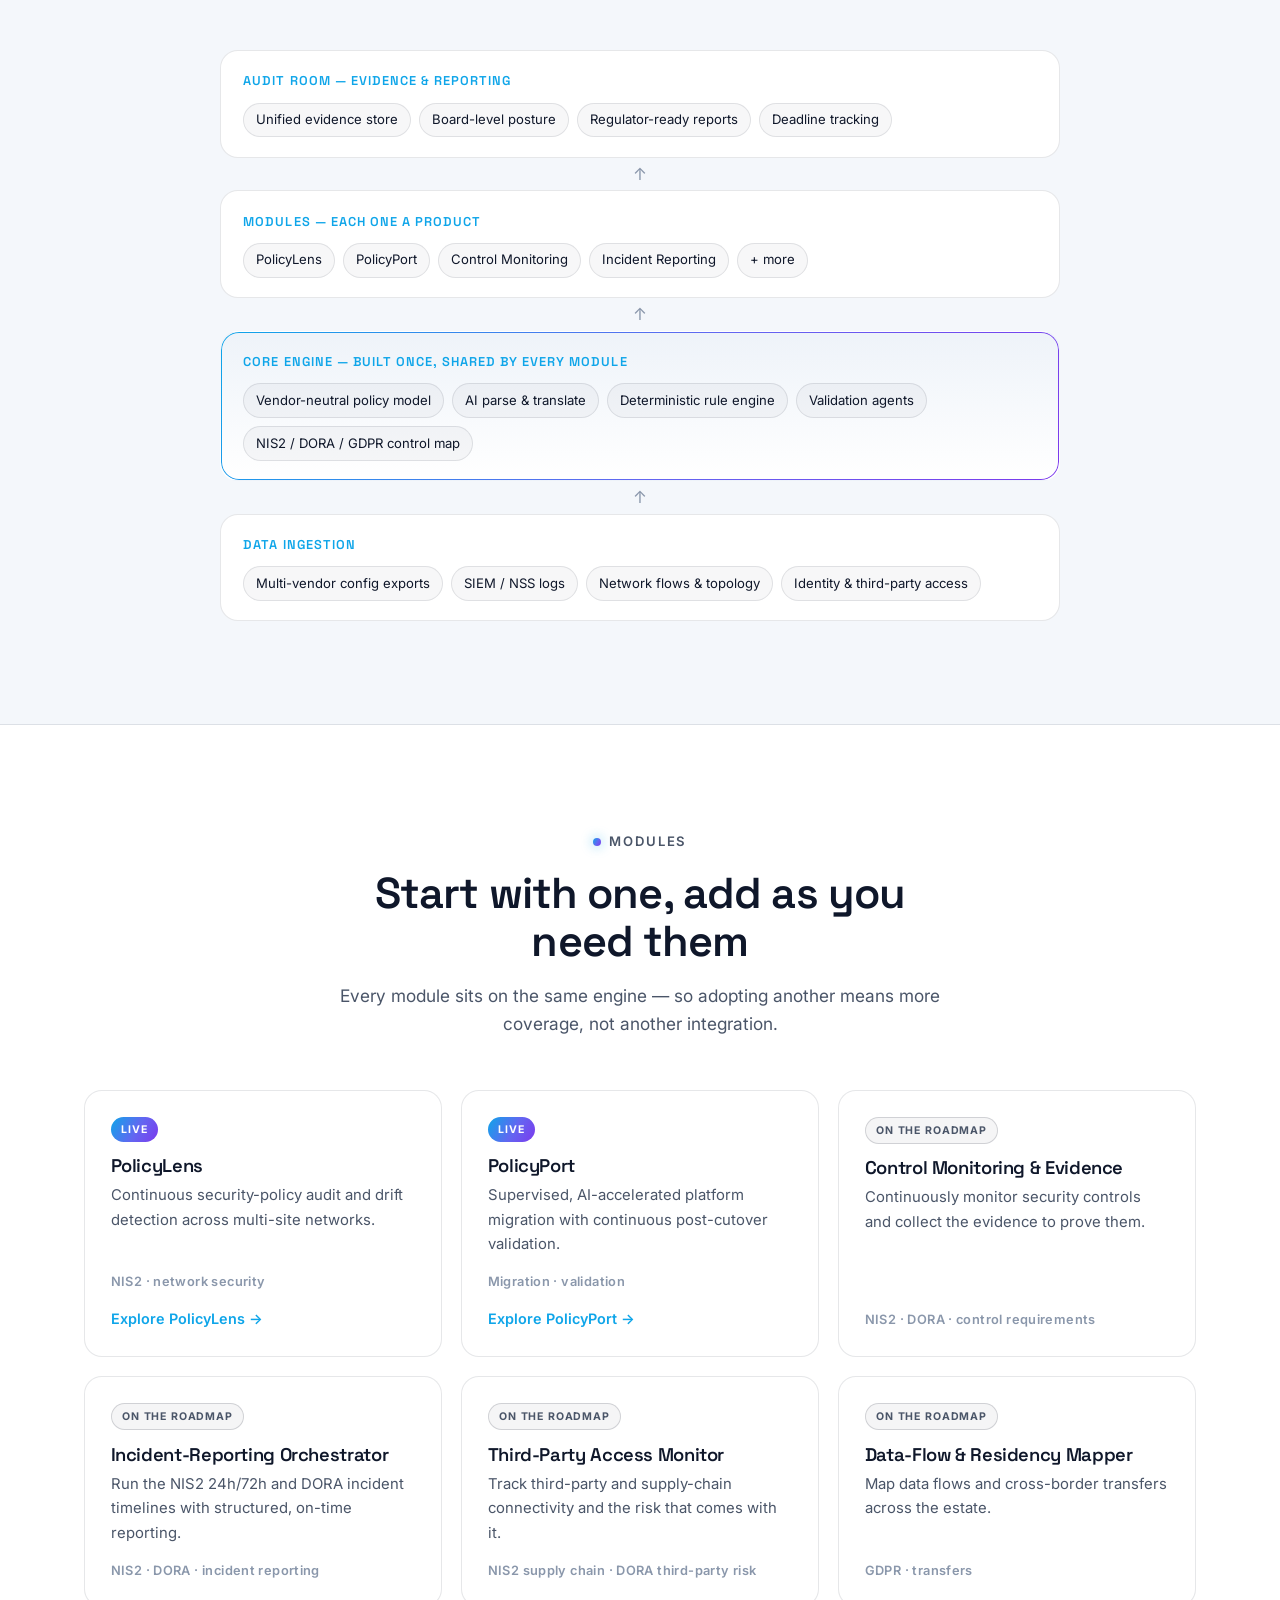
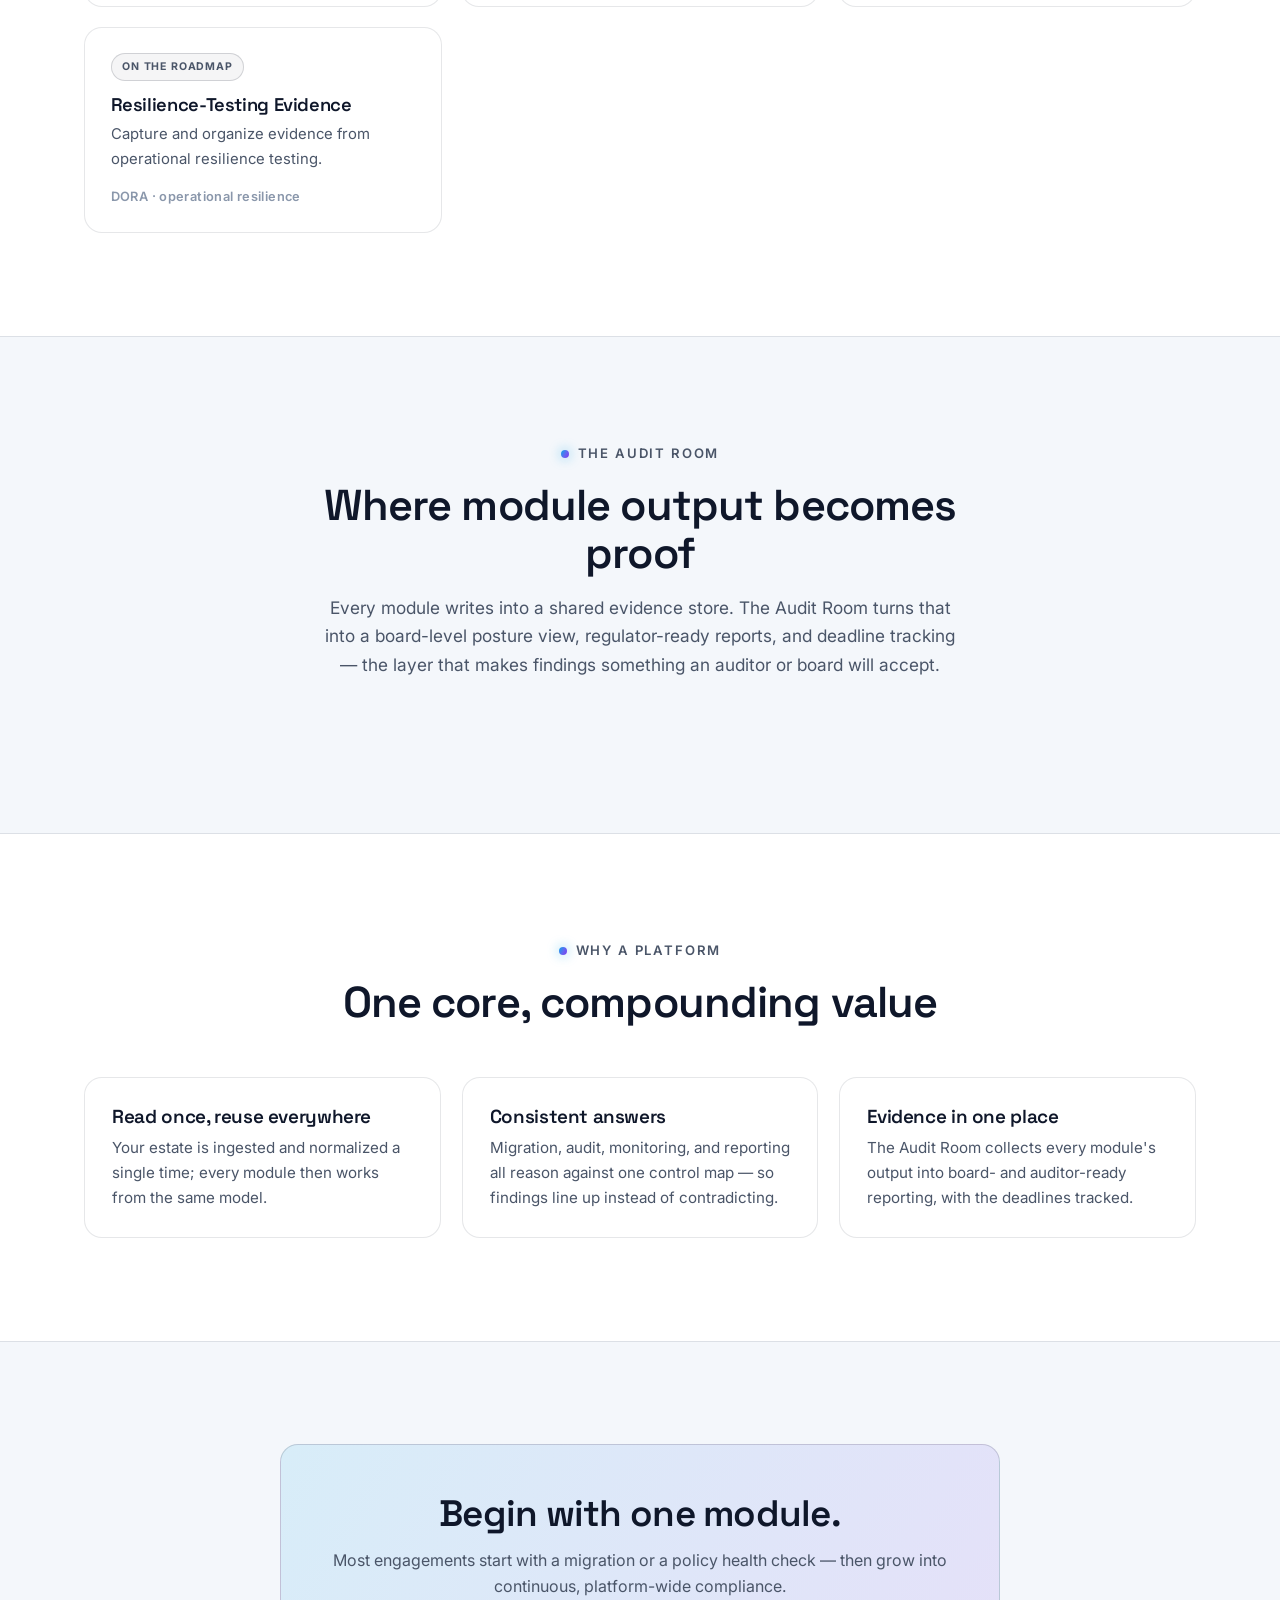
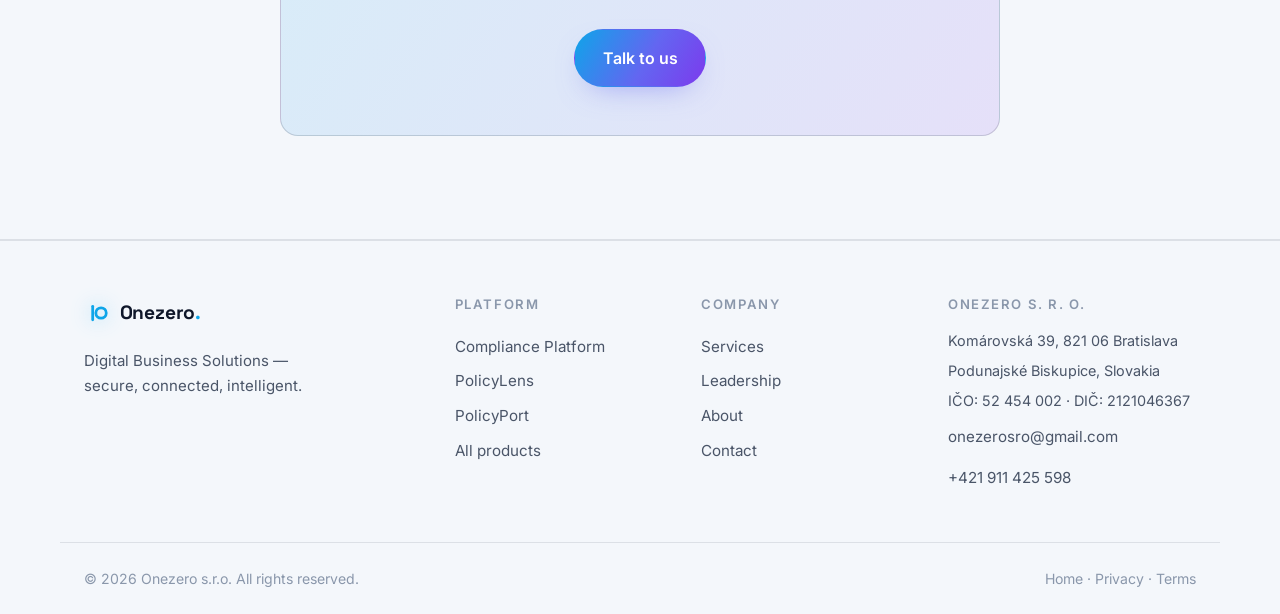
==== commit c18bd2fe: "Batch: pricing anchors, founder track record, privacy/terms, SEO + stat hardening - Pricing anchors " ====
--- a/platform.html
+++ b/platform.html
@@ -318,7 +318,7 @@
 
     <div class="container footer__bar">
       <p>&copy; <span id="year">2026</span> Onezero s.r.o. All rights reserved.</p>
-      <p class="footer__legal"><a href="index.html">Home</a> &middot; <a href="platform.html">Platform</a> &middot; <a href="policylens.html">PolicyLens</a> &middot; <a href="policyport.html">PolicyPort</a></p>
+      <p class="footer__legal"><a href="index.html">Home</a> &middot; <a href="privacy.html">Privacy</a> &middot; <a href="terms.html">Terms</a></p>
     </div>
   </footer>
 
--- a/styles.css
+++ b/styles.css
@@ -5,28 +5,28 @@
 
 /* ---------- Design tokens ---------- */
 :root {
-  --bg:        #060913;
-  --bg-2:      #0a0f1f;
-  --surface:   #0e1426;
-  --surface-2: #121a31;
-  --border:    rgba(255, 255, 255, 0.08);
-  --border-2:  rgba(255, 255, 255, 0.14);
-
-  --text:      #e9edf6;
-  --muted:     #9aa6c0;
-  --faint:     #6b7793;
-
-  --cyan:      #38bdf8;
-  --indigo:    #818cf8;
-  --violet:    #a78bfa;
-  --accent:    #38bdf8;
-
-  --grad:      linear-gradient(120deg, #38bdf8 0%, #818cf8 55%, #a78bfa 100%);
-  --grad-soft: linear-gradient(120deg, rgba(56,189,248,.18), rgba(167,139,250,.18));
-
-  --ring:      0 0 0 1px rgba(56,189,248,.5), 0 0 0 5px rgba(56,189,248,.15);
-  --shadow:    0 24px 60px -28px rgba(0,0,0,.75);
-  --shadow-sm: 0 8px 24px -14px rgba(0,0,0,.7);
+  --bg:        #ffffff;
+  --bg-2:      #f4f7fb;
+  --surface:   #ffffff;
+  --surface-2: #eef3f9;
+  --border:    rgba(15, 23, 42, 0.10);
+  --border-2:  rgba(15, 23, 42, 0.16);
+
+  --text:      #0f172a;
+  --muted:     #4a5568;
+  --faint:     #8a97ab;
+
+  --cyan:      #0ea5e9;
+  --indigo:    #6366f1;
+  --violet:    #7c3aed;
+  --accent:    #0ea5e9;
+
+  --grad:      linear-gradient(120deg, #0ea5e9 0%, #6366f1 55%, #7c3aed 100%);
+  --grad-soft: linear-gradient(120deg, rgba(14,165,233,.12), rgba(124,58,237,.12));
+
+  --ring:      0 0 0 1px rgba(14,165,233,.55), 0 0 0 5px rgba(14,165,233,.18);
+  --shadow:    0 24px 50px -28px rgba(15,23,42,.28);
+  --shadow-sm: 0 10px 28px -16px rgba(15,23,42,.18);
 
   --radius:    18px;
   --radius-sm: 12px;
@@ -96,13 +96,13 @@
 .btn:active { transform: translateY(1px); }
 
 .btn--primary {
-  color: #04121f; background: var(--grad);
-  box-shadow: 0 12px 30px -12px rgba(56,189,248,.6);
-}
-.btn--primary:hover { transform: translateY(-2px); box-shadow: 0 18px 40px -12px rgba(129,140,248,.7); }
-
-.btn--ghost { color: var(--text); border-color: var(--border-2); background: rgba(255,255,255,.02); }
-.btn--ghost:hover { border-color: var(--cyan); color: #fff; transform: translateY(-2px); background: rgba(56,189,248,.07); }
+  color: #fff; background: var(--grad);
+  box-shadow: 0 12px 30px -14px rgba(99,102,241,.55);
+}
+.btn--primary:hover { transform: translateY(-2px); box-shadow: 0 18px 40px -16px rgba(124,58,237,.5); }
+
+.btn--ghost { color: var(--text); border-color: var(--border-2); background: transparent; }
+.btn--ghost:hover { border-color: var(--cyan); color: var(--cyan); transform: translateY(-2px); background: rgba(14,165,233,.08); }
 
 .btn--sm { --pad-y: .55rem; --pad-x: 1rem; font-size: .9rem; }
 .btn--lg { --pad-y: .95rem; --pad-x: 1.7rem; font-size: 1rem; }
@@ -116,7 +116,7 @@
 }
 .eyebrow__dot {
   width: 8px; height: 8px; border-radius: 50%;
-  background: var(--grad); box-shadow: 0 0 12px 1px rgba(56,189,248,.7);
+  background: var(--grad); box-shadow: 0 0 12px 1px rgba(14,165,233,.4);
 }
 
 /* ---------- Navigation ---------- */
@@ -126,7 +126,7 @@
   border-bottom: 1px solid transparent;
 }
 .nav.is-scrolled {
-  background: rgba(6, 9, 19, .72);
+  background: rgba(255, 255, 255, .82);
   backdrop-filter: saturate(160%) blur(14px);
   -webkit-backdrop-filter: saturate(160%) blur(14px);
   border-bottom-color: var(--border);
@@ -155,7 +155,7 @@
 .mobile-menu {
   display: none; flex-direction: column; gap: .25rem;
   padding: 12px 24px 24px;
-  background: rgba(6, 9, 19, .96);
+  background: rgba(255, 255, 255, .97);
   backdrop-filter: blur(14px); -webkit-backdrop-filter: blur(14px);
   border-bottom: 1px solid var(--border);
 }
@@ -165,11 +165,11 @@
 
 /* ---------- Hero ---------- */
 .hero { position: relative; padding: clamp(4rem, 9vw, 8rem) 0 clamp(3.5rem, 6vw, 6rem); overflow: hidden; }
-.hero__canvas { position: absolute; inset: 0; width: 100%; height: 100%; z-index: 0; opacity: .55; }
+.hero__canvas { position: absolute; inset: 0; width: 100%; height: 100%; z-index: 0; opacity: .42; }
 .hero__glow {
   position: absolute; z-index: 0; pointer-events: none;
   width: 800px; height: 800px; top: -340px; left: 50%; transform: translateX(-50%);
-  background: radial-gradient(circle at center, rgba(56,189,248,.22), rgba(129,140,248,.10) 40%, transparent 70%);
+  background: radial-gradient(circle at center, rgba(14,165,233,.14), rgba(99,102,241,.07) 40%, transparent 70%);
   filter: blur(20px);
 }
 .hero__inner { position: relative; z-index: 1; max-width: 880px; }
@@ -186,7 +186,7 @@
 .hero__chips li {
   font-size: .85rem; font-weight: 500; color: var(--muted);
   padding: .45rem .9rem; border: 1px solid var(--border); border-radius: 999px;
-  background: rgba(255,255,255,.02); backdrop-filter: blur(4px);
+  background: rgba(15,23,42,.03); backdrop-filter: blur(4px);
 }
 
 /* ---------- Stats ---------- */
@@ -285,7 +285,7 @@
 .founder__aside { display: grid; place-items: center; }
 .founder__photo {
   width: 200px; height: 200px; border-radius: 26px; display: grid; place-items: center;
-  background: var(--grad); color: #04121f;
+  background: var(--grad); color: #fff;
   font-family: var(--display); font-weight: 700; font-size: 4rem; letter-spacing: -.03em;
   box-shadow: 0 18px 40px -16px rgba(56,189,248,.55); object-fit: cover;
 }
@@ -300,7 +300,7 @@
 .founder__tags li {
   font-size: .82rem; font-weight: 500; color: var(--text);
   padding: .4rem .85rem; border: 1px solid var(--border-2); border-radius: 999px;
-  background: rgba(255, 255, 255, .03);
+  background: rgba(15, 23, 42, .03);
 }
 .founder__link { display: inline-block; margin-top: 1.4rem; font-weight: 600; color: var(--cyan); }
 .founder__link:hover { text-decoration: underline; }
@@ -323,7 +323,7 @@
   width: 100%; resize: vertical;
 }
 .field input::placeholder, .field textarea::placeholder { color: var(--faint); }
-.field input:focus, .field select:focus, .field textarea:focus { border-color: var(--cyan); box-shadow: 0 0 0 3px rgba(56,189,248,.15); outline: none; }
+.field input:focus, .field select:focus, .field textarea:focus { border-color: var(--cyan); box-shadow: 0 0 0 3px rgba(14,165,233,.18); outline: none; }
 .field select { appearance: none; background-image: url("data:image/svg+xml,%3Csvg xmlns='http://www.w3.org/2000/svg' width='14' height='14' fill='none' stroke='%239aa6c0' stroke-width='2'%3E%3Cpath d='M3 5l4 4 4-4'/%3E%3C/svg%3E"); background-repeat: no-repeat; background-position: right .9rem center; padding-right: 2.2rem; }
 .contact__form .btn { grid-column: 1 / -1; }
 .form__note { grid-column: 1 / -1; margin: 0; font-size: .9rem; min-height: 1.2em; }
@@ -421,7 +421,7 @@
 .product-feature__actions { display: flex; flex-wrap: wrap; gap: .8rem; }
 .product-feature__list {
   display: grid; gap: .75rem; padding: 1.5rem; border-radius: var(--radius-sm);
-  background: var(--bg); border: 1px solid var(--border);
+  background: var(--bg-2); border: 1px solid var(--border);
 }
 .product-feature__list li { position: relative; padding-left: 1.6rem; color: var(--text); font-size: .95rem; }
 .product-feature__list li::before { content: ""; position: absolute; left: 0; top: .5em; width: 8px; height: 8px; border-radius: 50%; background: var(--grad); }
@@ -454,7 +454,7 @@
 .tier__tag {
   position: absolute; top: -11px; left: 1.6rem;
   font-size: .68rem; font-weight: 700; letter-spacing: .08em; text-transform: uppercase;
-  color: #04121f; background: var(--grad); padding: .28rem .75rem; border-radius: 999px;
+  color: #fff; background: var(--grad); padding: .28rem .75rem; border-radius: 999px;
 }
 .tier__name { font-size: 1.3rem; margin-bottom: .25rem; }
 .tier__price {
@@ -502,7 +502,7 @@
 .stack__items { display: flex; flex-wrap: wrap; gap: .5rem; }
 .stack__items span {
   font-size: .82rem; color: var(--text); padding: .35rem .75rem; border-radius: 999px;
-  background: rgba(255, 255, 255, .03); border: 1px solid var(--border);
+  background: rgba(15, 23, 42, .03); border: 1px solid var(--border);
 }
 .stack__arrow { text-align: center; color: var(--faint); font-size: 1.05rem; line-height: 1; }
 
@@ -518,8 +518,8 @@
   align-self: flex-start; font-size: .66rem; font-weight: 700; letter-spacing: .08em;
   text-transform: uppercase; padding: .25rem .65rem; border-radius: 999px; margin-bottom: .9rem;
 }
-.module__status--live { color: #04121f; background: var(--grad); }
-.module__status--soon { color: var(--muted); background: rgba(255, 255, 255, .04); border: 1px solid var(--border-2); }
+.module__status--live { color: #fff; background: var(--grad); }
+.module__status--soon { color: var(--muted); background: rgba(15, 23, 42, .04); border: 1px solid var(--border-2); }
 .module__name { font-size: 1.15rem; margin-bottom: .4rem; }
 .module__desc { color: var(--muted); font-size: .93rem; flex: 1; margin-bottom: .9rem; }
 .module__reg { font-size: .8rem; color: var(--faint); font-weight: 600; letter-spacing: .03em; }
@@ -529,3 +529,89 @@
 @media (max-width: 560px) {
   .stack__layer { padding: 1rem 1.1rem; }
 }
+
+/* =====================================================================
+   Idea callout + "many vendors -> one" converge graphic (use cases)
+   ===================================================================== */
+.callout {
+  max-width: 880px; margin-inline: auto; text-align: center;
+  padding: 2rem 2.2rem; border-radius: var(--radius);
+  background: var(--grad-soft); border: 1px solid var(--border-2);
+}
+.callout p { font-size: clamp(1.08rem, 1.9vw, 1.3rem); color: var(--text); font-weight: 500; line-height: 1.55; margin: 0; }
+.callout strong {
+  background: var(--grad); -webkit-background-clip: text; background-clip: text;
+  -webkit-text-fill-color: transparent; color: transparent; font-weight: 700;
+}
+
+.converge {
+  display: grid; grid-template-columns: 1fr 30px auto 30px 1fr; gap: 1rem;
+  align-items: center; max-width: 1040px; margin-inline: auto;
+}
+.converge__sources { display: grid; gap: .9rem; }
+.converge__arrow { color: var(--faint); font-size: 1.4rem; text-align: center; }
+.converge__chip {
+  text-align: center; font-family: var(--display); font-weight: 600; font-size: .9rem;
+  color: #fff; background: var(--grad); padding: .8rem 1rem; border-radius: 12px;
+  box-shadow: var(--shadow-sm);
+}
+.converge__chip span { display: block; font-family: var(--font); font-weight: 500; font-size: .7rem; opacity: .92; margin-top: .25rem; }
+.cfg { border-radius: var(--radius-sm); border: 1px solid var(--border); background: var(--surface); overflow: hidden; box-shadow: var(--shadow-sm); }
+.cfg--target { position: relative; border-color: transparent; }
+.cfg--target::before {
+  content: ""; position: absolute; inset: 0; border-radius: inherit; padding: 1px; background: var(--grad);
+  -webkit-mask: linear-gradient(#000 0 0) content-box, linear-gradient(#000 0 0);
+  -webkit-mask-composite: xor; mask-composite: exclude; pointer-events: none;
+}
+.cfg__head {
+  font-family: var(--display); font-weight: 600; font-size: .8rem; padding: .55rem .85rem;
+  border-bottom: 1px solid var(--border); color: var(--text); background: var(--bg-2);
+}
+.cfg__body {
+  margin: 0; padding: .75rem .85rem;
+  font-family: ui-monospace, SFMono-Regular, Menlo, Consolas, monospace;
+  font-size: .72rem; line-height: 1.5; color: var(--muted); white-space: pre-wrap; word-break: break-word;
+}
+.converge__cap { text-align: center; color: var(--faint); font-size: .82rem; margin-top: 1.3rem; max-width: 680px; margin-inline: auto; }
+
+@media (max-width: 820px) {
+  .converge { grid-template-columns: 1fr; gap: .8rem; }
+  .converge__arrow { transform: rotate(90deg); }
+}
+
+/* =====================================================================
+   Pricing note · Proof / track record · Legal pages
+   ===================================================================== */
+.tiers__note { text-align: center; color: var(--faint); font-size: .85rem; margin-top: 1.3rem; }
+
+.proof {
+  display: grid; grid-template-columns: auto 1fr; gap: 2.5rem; align-items: center;
+  max-width: 900px; margin-inline: auto; padding: 2.2rem; border-radius: var(--radius);
+  background: linear-gradient(180deg, var(--surface), var(--bg-2));
+  border: 1px solid var(--border); box-shadow: var(--shadow-sm);
+}
+.proof__stat { text-align: center; padding-right: 2.3rem; border-right: 1px solid var(--border); }
+.proof__num {
+  display: block; font-family: var(--display); font-weight: 700; font-size: 3.4rem; line-height: 1;
+  background: var(--grad); -webkit-background-clip: text; background-clip: text;
+  -webkit-text-fill-color: transparent; color: transparent;
+}
+.proof__label { display: block; margin-top: .5rem; color: var(--muted); font-size: .9rem; }
+.proof__body p { color: var(--muted); margin-bottom: 1rem; }
+.proof__body p:last-child { margin-bottom: 0; }
+.proof__body strong { color: var(--text); }
+@media (max-width: 680px) {
+  .proof { grid-template-columns: 1fr; gap: 1.5rem; text-align: center; }
+  .proof__stat { padding-right: 0; border-right: none; padding-bottom: 1.5rem; border-bottom: 1px solid var(--border); }
+}
+
+.legal { max-width: 780px; margin-inline: auto; }
+.legal__updated { color: var(--faint); font-size: .85rem; margin-bottom: 2rem; }
+.legal h2 { font-size: 1.4rem; margin: 2.2rem 0 .8rem; }
+.legal h3 { font-size: 1.08rem; margin: 1.5rem 0 .5rem; }
+.legal p, .legal li { color: var(--muted); margin-bottom: .8rem; }
+.legal ul { padding-left: 1.2rem; list-style: disc; margin-bottom: 1rem; }
+.legal li { margin-bottom: .4rem; }
+.legal a { color: var(--cyan); }
+.legal a:hover { text-decoration: underline; }
+.legal strong { color: var(--text); }
